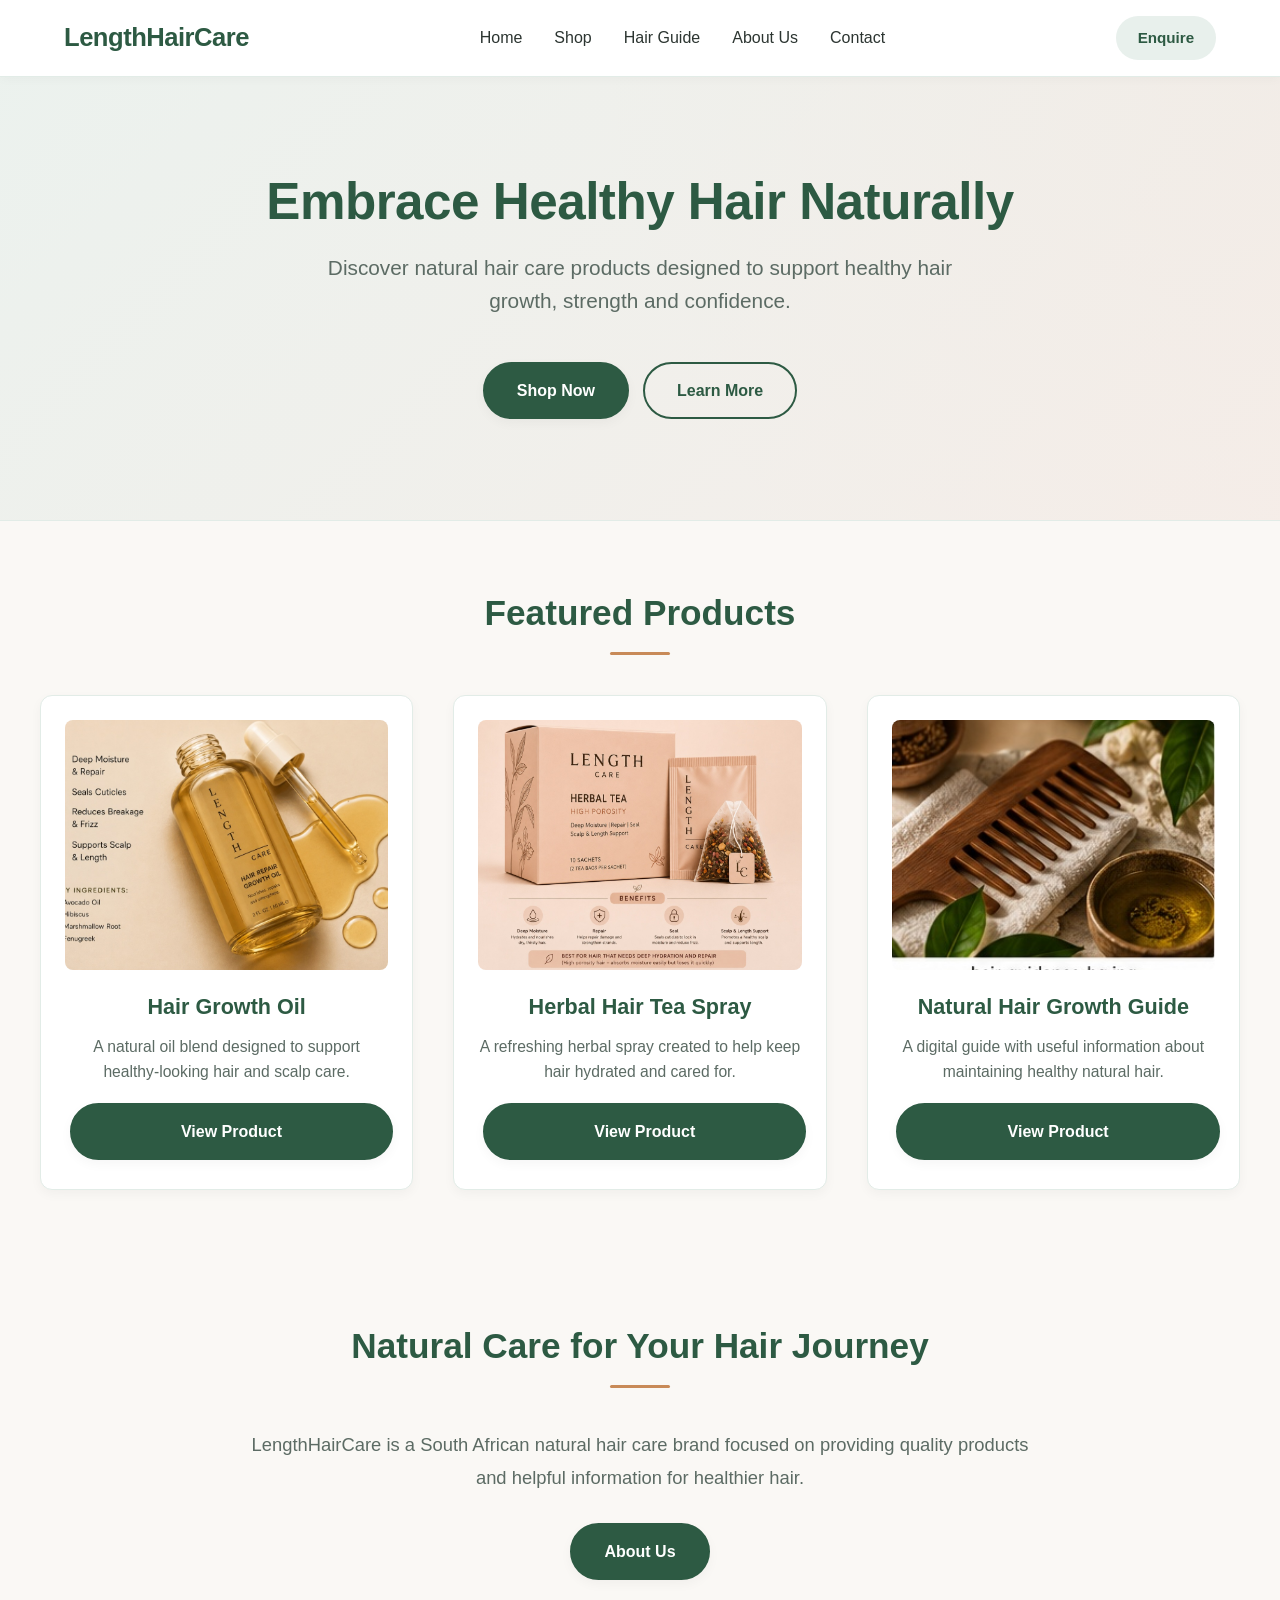
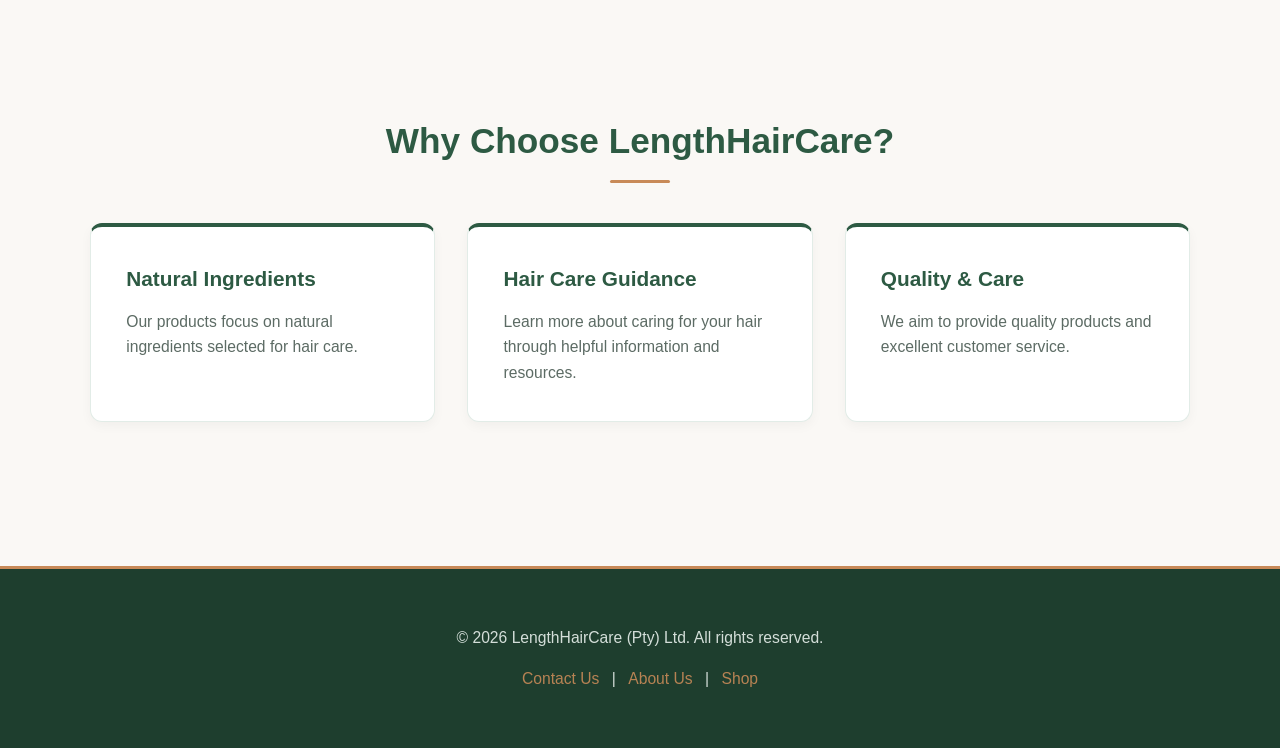
==== index.html @ adf9921d "files created" ====
﻿<!DOCTYPE html>
<html lang="en">

<head>

    <!-- Basic information about the webpage -->
    <meta charset="UTF-8">
    <meta name="viewport" content="width=device-width, initial-scale=1.0">

    <meta name="description" content="Explore natural hair care products, hair porosity guidance and simple routines from LengthHairCare, a South African hair care brand.">
    <meta name="keywords" content="natural hair care South Africa, hair growth oil, hair porosity guide, herbal hair tea">
    <title>Natural Hair Care South Africa | LengthHairCare</title>

    <!-- Link to the website stylesheet -->
    <link rel="stylesheet" href="./css/style.css"> 

</head>


<body>

    <!-- Header containing the website navigation -->
    <header>

        <nav aria-label="Main navigation">

            <a href="index.html" class="logo">LengthHairCare</a>

            <ul>
                <li><a href="index.html">Home</a></li>
                <li><a href="pages/products.html">Shop</a></li>
                <li><a href="pages/enquiry.html">Hair Guide</a></li>
                <li><a href="pages/about.html">About Us</a></li>
                <li><a href="pages/contact.html">Contact</a></li>
            </ul>

            <a href="pages/enquiry.html" class="cart">Enquire</a>

        </nav>

    </header>


    <!-- Main content of the homepage -->
    <main>

        <!-- Hero section -->
        <section class="hero">

            <div class="hero-content">

                <h1>Embrace Healthy Hair Naturally</h1>

                <p>
                    Discover natural hair care products designed to
                    support healthy hair growth, strength and confidence.
                </p>

                <a href="pages/products.html" class="button">
                    Shop Now
                </a>

                <a href="pages/enquiry.html" class="button secondary-button">
                    Learn More
                </a>

            </div>

        </section>


        <!-- Featured products section -->
        <section class="featured-products">

            <h2>Featured Products</h2>

            <div class="product-container">


                <!-- Hair Growth Oil -->
                <article class="product-card">

                    <div class="product-image">
                        <img src="assets/high-porosity-hair-oil.jpg"
                             alt="LengthHairCare hair growth oil">
                    </div>

                    <h3>Hair Growth Oil</h3>

                    <p>
                        A natural oil blend designed to support
                        healthy-looking hair and scalp care.
                    </p>

                    <a href="pages/products.html" class="button">
                        View Product
                    </a>

                </article>


                <!-- Herbal Hair Tea Spray -->
                <article class="product-card">

                    <div class="product-image">

                        <img src="assets/high-porosity-herbal-tea.jpg"
                             alt="LengthHairCare herbal hair tea spray">

                    </div>

                    <h3>Herbal Hair Tea Spray</h3>

                    <p>
                        A refreshing herbal spray created to help
                        keep hair hydrated and cared for.
                    </p>

                    <a href="pages/products.html" class="button">
                        View Product
                    </a>

                </article>


                <!-- Natural Hair Growth Guide -->
                <article class="product-card">

                    <div class="product-image">

                        <img src="assets/hair-care-comb-guide.jpg"
                             alt="Natural hair growth guide">

                    </div>

                    <h3>Natural Hair Growth Guide</h3>

                    <p>
                        A digital guide with useful information
                        about maintaining healthy natural hair.
                    </p>

                    <a href="pages/products.html" class="button">
                        View Product
                    </a>

                </article>


            </div>

        </section>


        <!-- About the brand section -->
        <section class="about-preview">

            <h2>Natural Care for Your Hair Journey</h2>

            <p>
                LengthHairCare is a South African natural hair care
                brand focused on providing quality products and
                helpful information for healthier hair.
            </p>

            <a href="pages/about.html" class="button">
                About Us
            </a>

        </section>


        <!-- Benefits section -->
        <section class="why-choose-us">

            <h2>Why Choose LengthHairCare?</h2>

            <div class="benefits">


                <article>

                    <h3>Natural Ingredients</h3>

                    <p>
                        Our products focus on natural ingredients
                        selected for hair care.
                    </p>

                </article>


                <article>

                    <h3>Hair Care Guidance</h3>

                    <p>
                        Learn more about caring for your hair through
                        helpful information and resources.
                    </p>

                </article>


                <article>

                    <h3>Quality & Care</h3>

                    <p>
                        We aim to provide quality products and
                        excellent customer service.
                    </p>

                </article>


            </div>

        </section>

    </main>


    <!-- Footer containing website information -->
    <footer>

        <p>
            &copy; 2026 LengthHairCare (Pty) Ltd. All rights reserved.
        </p>

        <p>
            <a href="pages/contact.html">Contact Us</a> |
            <a href="pages/about.html">About Us</a> |
            <a href="pages/products.html">Shop</a>
        </p>

    </footer>


    <!-- Link to JavaScript -->
    <script src="javascript/script.js"></script>

</body>

</html>
---- css/style.css ----
/* ==========================================================================
   LengthHairCare Master Stylesheet
   Natural Hair Care Branding & Responsive Design
   ========================================================================== */

/* --- CSS Variables & Design Tokens --- */
:root {
    --primary-color: #2D5A43;
    --primary-dark: #1E3E2E;
    --primary-light: #E8F0EC;
    --accent-gold: #C88A58;
    --accent-light: #F4EBE6;
    --text-dark: #2C3531;
    --text-muted: #5C6B64;
    --bg-main: #FAF8F5;
    --bg-card: #FFFFFF;
    --border-color: #E2ECE7;
    --shadow-sm: 0 4px 12px rgba(0, 0, 0, 0.04);
    --shadow-md: 0 8px 24px rgba(0, 0, 0, 0.08);
    --shadow-lg: 0 12px 32px rgba(45, 90, 67, 0.12);
    --font-family: 'Segoe UI', -apple-system, BlinkMacSystemFont, 'Helvetica Neue', Arial, sans-serif;
    --radius-sm: 8px;
    --radius-md: 12px;
    --radius-lg: 30px;
    --transition-fast: 0.25s ease;
    --transition-smooth: 0.35s cubic-bezier(0.4, 0, 0.2, 1);
}

/* --- Universal Resets & Base Styles --- */
*, *::before, *::after {
    margin: 0;
    padding: 0;
    box-sizing: border-box;
}

html {
    scroll-behavior: smooth;
    font-size: 16px;
}

body {
    font-family: var(--font-family);
    background-color: var(--bg-main);
    color: var(--text-dark);
    line-height: 1.6;
    -webkit-font-smoothing: antialiased;
    display: flex;
    flex-direction: column;
    min-height: 100vh;
}

main {
    flex: 1;
}

/* --- Header & Navigation --- */
header {
    position: sticky;
    top: 0;
    z-index: 1000;
    background-color: rgba(255, 255, 255, 0.96);
    backdrop-filter: blur(10px);
    border-bottom: 1px solid var(--border-color);
    box-shadow: 0 2px 10px rgba(0, 0, 0, 0.03);
    padding: 1rem 5%;
}

nav {
    display: flex;
    justify-content: space-between;
    align-items: center;
    max-width: 1200px;
    margin: 0 auto;
    gap: 1.5rem;
}

.logo {
    font-size: 1.6rem;
    font-weight: 700;
    color: var(--primary-color);
    text-decoration: none;
    letter-spacing: -0.5px;
    transition: color var(--transition-fast);
}

.logo:hover {
    color: var(--primary-dark);
}

nav ul {
    display: flex;
    list-style: none;
    gap: 2rem;
    align-items: center;
}

nav ul li a {
    color: var(--text-dark);
    text-decoration: none;
    font-weight: 500;
    font-size: 1rem;
    padding: 0.4rem 0;
    position: relative;
    transition: color var(--transition-fast);
}

nav ul li a::after {
    content: '';
    position: absolute;
    bottom: 0;
    left: 0;
    width: 0;
    height: 2px;
    background-color: var(--primary-color);
    transition: width var(--transition-fast);
    border-radius: 2px;
}

nav ul li a:hover {
    color: var(--primary-color);
}

nav ul li a:hover::after {
    width: 100%;
}

.cart {
    background-color: var(--primary-light);
    color: var(--primary-color);
    padding: 0.55rem 1.3rem;
    border-radius: var(--radius-lg);
    font-weight: 600;
    text-decoration: none;
    transition: all var(--transition-fast);
    font-size: 0.95rem;
    border: 1px solid transparent;
}

.cart:hover {
    background-color: var(--primary-color);
    color: #ffffff;
    transform: translateY(-1px);
    box-shadow: 0 4px 12px rgba(45, 90, 67, 0.2);
}

/* --- Buttons --- */
.button {
    display: inline-flex;
    align-items: center;
    justify-content: center;
    padding: 0.85rem 2rem;
    background-color: var(--primary-color);
    color: #ffffff;
    text-decoration: none;
    border-radius: var(--radius-lg);
    font-weight: 600;
    font-size: 1rem;
    transition: all var(--transition-smooth);
    border: 2px solid var(--primary-color);
    cursor: pointer;
    box-shadow: var(--shadow-sm);
    margin: 0.3rem;
}

.button:hover {
    background-color: var(--primary-dark);
    border-color: var(--primary-dark);
    transform: translateY(-2px);
    box-shadow: var(--shadow-md);
    color: #ffffff;
}

.secondary-button {
    background-color: transparent;
    color: var(--primary-color);
    border: 2px solid var(--primary-color);
    box-shadow: none;
}

.secondary-button:hover {
    background-color: var(--primary-color);
    color: #ffffff;
}

/* --- Page Introductions --- */
.page-introduction {
    background: linear-gradient(135deg, var(--primary-light) 0%, var(--accent-light) 100%);
    text-align: center;
    padding: 4rem 1.5rem;
    margin-bottom: 3rem;
    border-bottom: 1px solid var(--border-color);
}

.page-introduction h1 {
    font-size: 2.6rem;
    color: var(--primary-color);
    margin-bottom: 0.8rem;
    font-weight: 700;
}

.page-introduction p {
    font-size: 1.2rem;
    color: var(--text-muted);
    max-width: 650px;
    margin: 0 auto;
}

/* --- Section Formatting & Headings --- */
section {
    padding: 4rem 1.5rem;
}

section h2 {
    text-align: center;
    color: var(--primary-color);
    font-size: 2.2rem;
    margin-bottom: 2.5rem;
    font-weight: 700;
    position: relative;
}

section h2::after {
    content: '';
    display: block;
    width: 60px;
    height: 3px;
    background-color: var(--accent-gold);
    margin: 0.7rem auto 0;
    border-radius: 2px;
}

/* --- Hero Section --- */
.hero {
    background: linear-gradient(135deg, rgba(232, 240, 236, 0.8) 0%, rgba(244, 235, 230, 0.8) 100%),
                radial-gradient(circle at top right, rgba(200, 138, 88, 0.1), transparent 50%);
    text-align: center;
    padding: 6rem 1.5rem;
    border-bottom: 1px solid var(--border-color);
}

.hero-content {
    max-width: 800px;
    margin: 0 auto;
}

.hero-content h1 {
    font-size: 3.2rem;
    color: var(--primary-color);
    margin-bottom: 1.2rem;
    line-height: 1.15;
    letter-spacing: -0.5px;
}

.hero-content p {
    font-size: 1.3rem;
    color: var(--text-muted);
    margin-bottom: 2.5rem;
    max-width: 650px;
    margin-left: auto;
    margin-right: auto;
}

/* --- Product Cards & Grid --- */
.product-container {
    display: grid;
    grid-template-columns: repeat(auto-fit, minmax(290px, 1fr));
    gap: 2.5rem;
    max-width: 1200px;
    margin: 0 auto;
}

.product-card {
    background-color: var(--bg-card);
    border-radius: var(--radius-md);
    overflow: hidden;
    box-shadow: var(--shadow-sm);
    border: 1px solid var(--border-color);
    transition: transform var(--transition-smooth), box-shadow var(--transition-smooth);
    display: flex;
    flex-direction: column;
    padding: 1.5rem;
    text-align: center;
}

.product-card:hover {
    transform: translateY(-6px);
    box-shadow: var(--shadow-lg);
}

.product-image {
    width: 100%;
    height: 250px;
    border-radius: var(--radius-sm);
    overflow: hidden;
    background-color: var(--primary-light);
    margin-bottom: 1.2rem;
    display: flex;
    align-items: center;
    justify-content: center;
}

.product-image img {
    width: 100%;
    height: 100%;
    object-fit: cover;
    transition: transform 0.5s ease;
}

.product-card:hover .product-image img {
    transform: scale(1.06);
}

.product-card h3 {
    color: var(--primary-color);
    font-size: 1.35rem;
    margin-bottom: 0.6rem;
}

.product-card p {
    color: var(--text-muted);
    font-size: 0.98rem;
    margin-bottom: 1.2rem;
    flex-grow: 1;
}

.product-card .price {
    font-weight: 700;
    color: var(--accent-gold);
    font-size: 1.15rem;
    margin-bottom: 1.2rem;
}

.product-card .button {
    margin-top: auto;
    width: 100%;
}

/* --- About & Narrative Sections --- */
.about-preview,
.about-section,
.mission-section,
.hair-philosophy,
.contact-information {
    max-width: 850px;
    margin: 0 auto;
    text-align: center;
}

.about-preview p,
.about-section p,
.mission-section p,
.hair-philosophy p,
.contact-information p {
    font-size: 1.15rem;
    color: var(--text-muted);
    margin-bottom: 1.5rem;
    line-height: 1.8;
}

.contact-information p strong {
    color: var(--primary-color);
}

/* --- Values & Benefits Grids --- */
.benefits,
.values-container,
.porosity-container {
    display: grid;
    grid-template-columns: repeat(auto-fit, minmax(280px, 1fr));
    gap: 2rem;
    max-width: 1100px;
    margin: 0 auto;
}

.benefits article,
.value-card,
.porosity-card {
    background-color: var(--bg-card);
    padding: 2.2rem;
    border-radius: var(--radius-md);
    border-top: 4px solid var(--primary-color);
    box-shadow: var(--shadow-sm);
    border-left: 1px solid var(--border-color);
    border-right: 1px solid var(--border-color);
    border-bottom: 1px solid var(--border-color);
    transition: transform var(--transition-smooth), box-shadow var(--transition-smooth);
    text-align: left;
}

.benefits article:hover,
.value-card:hover,
.porosity-card:hover {
    transform: translateY(-4px);
    box-shadow: var(--shadow-md);
}

.benefits h3,
.value-card h3,
.porosity-card h3 {
    color: var(--primary-color);
    font-size: 1.3rem;
    margin-bottom: 0.8rem;
}

.benefits p,
.value-card p,
.porosity-card p {
    color: var(--text-muted);
    font-size: 0.98rem;
    line-height: 1.65;
}

/* --- Forms (Contact & Enquiry) --- */
.contact-form-section,
.hair-enquiry {
    max-width: 700px;
    margin: 0 auto;
}

form {
    background-color: var(--bg-card);
    padding: 3rem;
    border-radius: var(--radius-md);
    box-shadow: var(--shadow-md);
    border: 1px solid var(--border-color);
    text-align: left;
}

form label {
    display: block;
    font-weight: 600;
    color: var(--primary-color);
    margin-bottom: 0.5rem;
    margin-top: 1.4rem;
    font-size: 0.98rem;
}

form label:first-of-type {
    margin-top: 0;
}

form input[type="text"],
form input[type="email"],
form input[type="tel"],
form select,
form textarea {
    width: 100%;
    padding: 0.9rem 1.1rem;
    border: 1.5px solid var(--border-color);
    border-radius: var(--radius-sm);
    font-size: 1rem;
    font-family: inherit;
    color: var(--text-dark);
    background-color: var(--bg-main);
    transition: border-color var(--transition-fast), box-shadow var(--transition-fast);
}

form input[type="text"]:focus,
form input[type="email"]:focus,
form input[type="tel"]:focus,
form select:focus,
form textarea:focus {
    outline: none;
    border-color: var(--primary-color);
    background-color: #ffffff;
    box-shadow: 0 0 0 4px rgba(45, 90, 67, 0.12);
}

/* Validation errors shown by JavaScript */
.field-error {
    display: block;
    color: #a12b2b;
    font-size: 0.88rem;
    margin-top: 0.35rem;
}

.field-error[hidden] {
    display: none;
}

form [aria-invalid="true"] {
    border-color: #a12b2b;
}

form button[type="submit"] {
    width: 100%;
    margin-top: 2rem;
    padding: 1rem;
    background-color: var(--primary-color);
    color: #ffffff;
    border: none;
    border-radius: var(--radius-lg);
    font-size: 1.1rem;
    font-weight: 600;
    cursor: pointer;
    transition: all var(--transition-smooth);
    box-shadow: var(--shadow-sm);
}

form button[type="submit"]:hover {
    background-color: var(--primary-dark);
    transform: translateY(-2px);
    box-shadow: var(--shadow-md);
}

/* --- Footer --- */
footer {
    background-color: var(--primary-dark);
    color: var(--primary-light);
    text-align: center;
    padding: 3.5rem 1.5rem 2.5rem;
    margin-top: 5rem;
    border-top: 3px solid var(--accent-gold);
}

footer p {
    margin-bottom: 1rem;
    font-size: 0.98rem;
    opacity: 0.9;
}

footer a {
    color: var(--accent-gold);
    text-decoration: none;
    font-weight: 500;
    transition: color var(--transition-fast);
    margin: 0 0.5rem;
}

footer a:hover {
    color: #ffffff;
    text-decoration: underline;
}

/* --- Mobile and tablet adjustments --- */
@media (max-width: 768px) {
    header {
        padding: 0.8rem 4%;
    }

    nav {
        flex-direction: column;
        gap: 0.8rem;
    }

    nav ul {
        gap: 1.2rem;
        flex-wrap: wrap;
        justify-content: center;
    }

    .hero {
        padding: 4rem 1.2rem;
    }

    .hero-content h1 {
        font-size: 2.2rem;
    }

    .hero-content p {
        font-size: 1.1rem;
    }

    .page-introduction h1 {
        font-size: 2rem;
    }

    section {
        padding: 3rem 1rem;
    }

    section h2 {
        font-size: 1.8rem;
    }

    form {
        padding: 1.8rem 1.2rem;
    }
}

@media (max-width: 1024px) {
    .product-container {
        gap: 1.5rem;
        padding: 0 1rem;
    }

    .benefits,
    .values-container,
    .porosity-container {
        gap: 1.5rem;
        padding: 0 1rem;
    }

    .hero {
        padding: 5rem 1.5rem;
    }

    .hero-content h1 {
        font-size: 2.8rem;
    }
}

@media (max-width: 480px) {
    .hero-content h1 {
        font-size: 2rem;
    }

    .hero-content p {
        font-size: 1rem;
    }

    .page-introduction h1 {
        font-size: 1.6rem;
    }

    section h2 {
        font-size: 1.5rem;
    }

    .product-card {
        padding: 1rem;
    }

    .product-image {
        height: 200px;
    }
}

/* --- Catalogue, accessible interactions, map and form feedback --- */
.eyebrow { color: var(--accent-gold); text-transform: uppercase; letter-spacing: .12em; font-size: .82rem; font-weight: 700; margin-bottom: .6rem; }
.catalogue-controls { display: grid; grid-template-columns: minmax(0, 2fr) minmax(190px, 1fr); gap: 1rem; max-width: 850px; margin: 1.5rem auto; text-align: left; }
.catalogue-controls label { display: block; font-weight: 600; color: var(--primary-color); margin-bottom: .45rem; }
.catalogue-controls input, .catalogue-controls select { width: 100%; min-height: 48px; padding: .75rem 1rem; border: 1.5px solid var(--border-color); border-radius: var(--radius-sm); background: #fff; color: var(--text-dark); font: inherit; }
.catalogue-controls input:focus, .catalogue-controls select:focus, button:focus-visible, a:focus-visible { outline: 3px solid var(--accent-gold); outline-offset: 3px; }
.result-count, .small-note { text-align: center; color: var(--text-muted); margin: .8rem auto 1.2rem; }
.small-note { max-width: 760px; font-size: .9rem; }
.empty-state, .map-fallback { background: var(--primary-light); border-radius: var(--radius-sm); padding: 1rem; text-align: center; color: var(--primary-dark); }
.gallery-trigger { position: relative; display: block; width: 100%; border: 0; background: transparent; cursor: zoom-in; font: inherit; color: inherit; }
.gallery-trigger .product-image { margin-bottom: 0; }
.gallery-hint { display: block; color: var(--primary-color); font-size: .85rem; margin-top: .5rem; }
.lightbox[hidden] { display: none; }
.lightbox:not([hidden]) { position: fixed; inset: 0; z-index: 2000; display: grid; place-items: center; width: 100%; height: 100%; max-width: none; max-height: none; border: 0; padding: 4rem 1.25rem 1.25rem; background: rgba(22, 35, 29, .92); }
.lightbox-image { max-width: min(92vw, 1000px); max-height: 82vh; object-fit: contain; border-radius: var(--radius-sm); box-shadow: var(--shadow-lg); }
.lightbox-close { position: absolute; top: 1.2rem; right: 1.2rem; background: #fff; border: 0; border-radius: 999px; padding: .7rem 1rem; font: inherit; font-weight: 700; cursor: pointer; }
.lightbox-close span { font-size: 1.3rem; margin-left: .35rem; }
.lightbox-open { overflow: hidden; }
.accordion-button { width: 100%; display: flex; justify-content: space-between; align-items: center; text-align: left; color: inherit; background: transparent; border: 0; font: inherit; font-weight: 700; font-size: 1.15rem; cursor: pointer; }
.accordion-button span { color: var(--accent-gold); font-size: 1.6rem; }
.accordion-button[aria-expanded="true"] span { transform: rotate(45deg); }
.porosity-card [hidden] { display: none; }
.porosity-card a, .contact-information a { color: var(--primary-color); font-weight: 600; }
.form-help { margin-top: 1rem; color: var(--text-muted); font-size: .9rem; }
.form-result { margin-top: 1.25rem; padding: 1rem 1.15rem; border-left: 4px solid var(--accent-gold); border-radius: var(--radius-sm); background: var(--primary-light); color: var(--primary-dark); }
.form-result[hidden] { display: none; }
form button:disabled { opacity: .75; cursor: default; }
#service-map { height: 380px; max-width: 1050px; margin: 1.5rem auto 0; border: 1px solid var(--border-color); border-radius: var(--radius-md); box-shadow: var(--shadow-sm); z-index: 1; }
.maplibregl-map { font-family: var(--font-family); }
.maplibregl-ctrl-group { border-radius: var(--radius-sm); box-shadow: var(--shadow-sm); }
.map-section > p { max-width: 850px; margin: 0 auto; text-align: center; color: var(--text-muted); }
.contact-form-section > p { text-align: center; margin: 0 auto 1.2rem; max-width: 700px; color: var(--text-muted); }
@media (max-width: 600px) { .catalogue-controls { grid-template-columns: 1fr; } #service-map { height: 300px; } .lightbox-close { top: .7rem; right: .7rem; } }
@media (prefers-reduced-motion: reduce) { *, *::before, *::after { scroll-behavior: auto !important; transition-duration: .01ms !important; animation-duration: .01ms !important; animation-iteration-count: 1 !important; } }

/* --- Address in footer and Google Maps link --- */
footer address {
    font-style: normal;
    margin-bottom: 1rem;
    font-size: 0.98rem;
    opacity: 0.9;
}

footer address a {
    margin: 0;
}

.map-link-wrap {
    text-align: center;
    margin-top: 1.2rem;
}
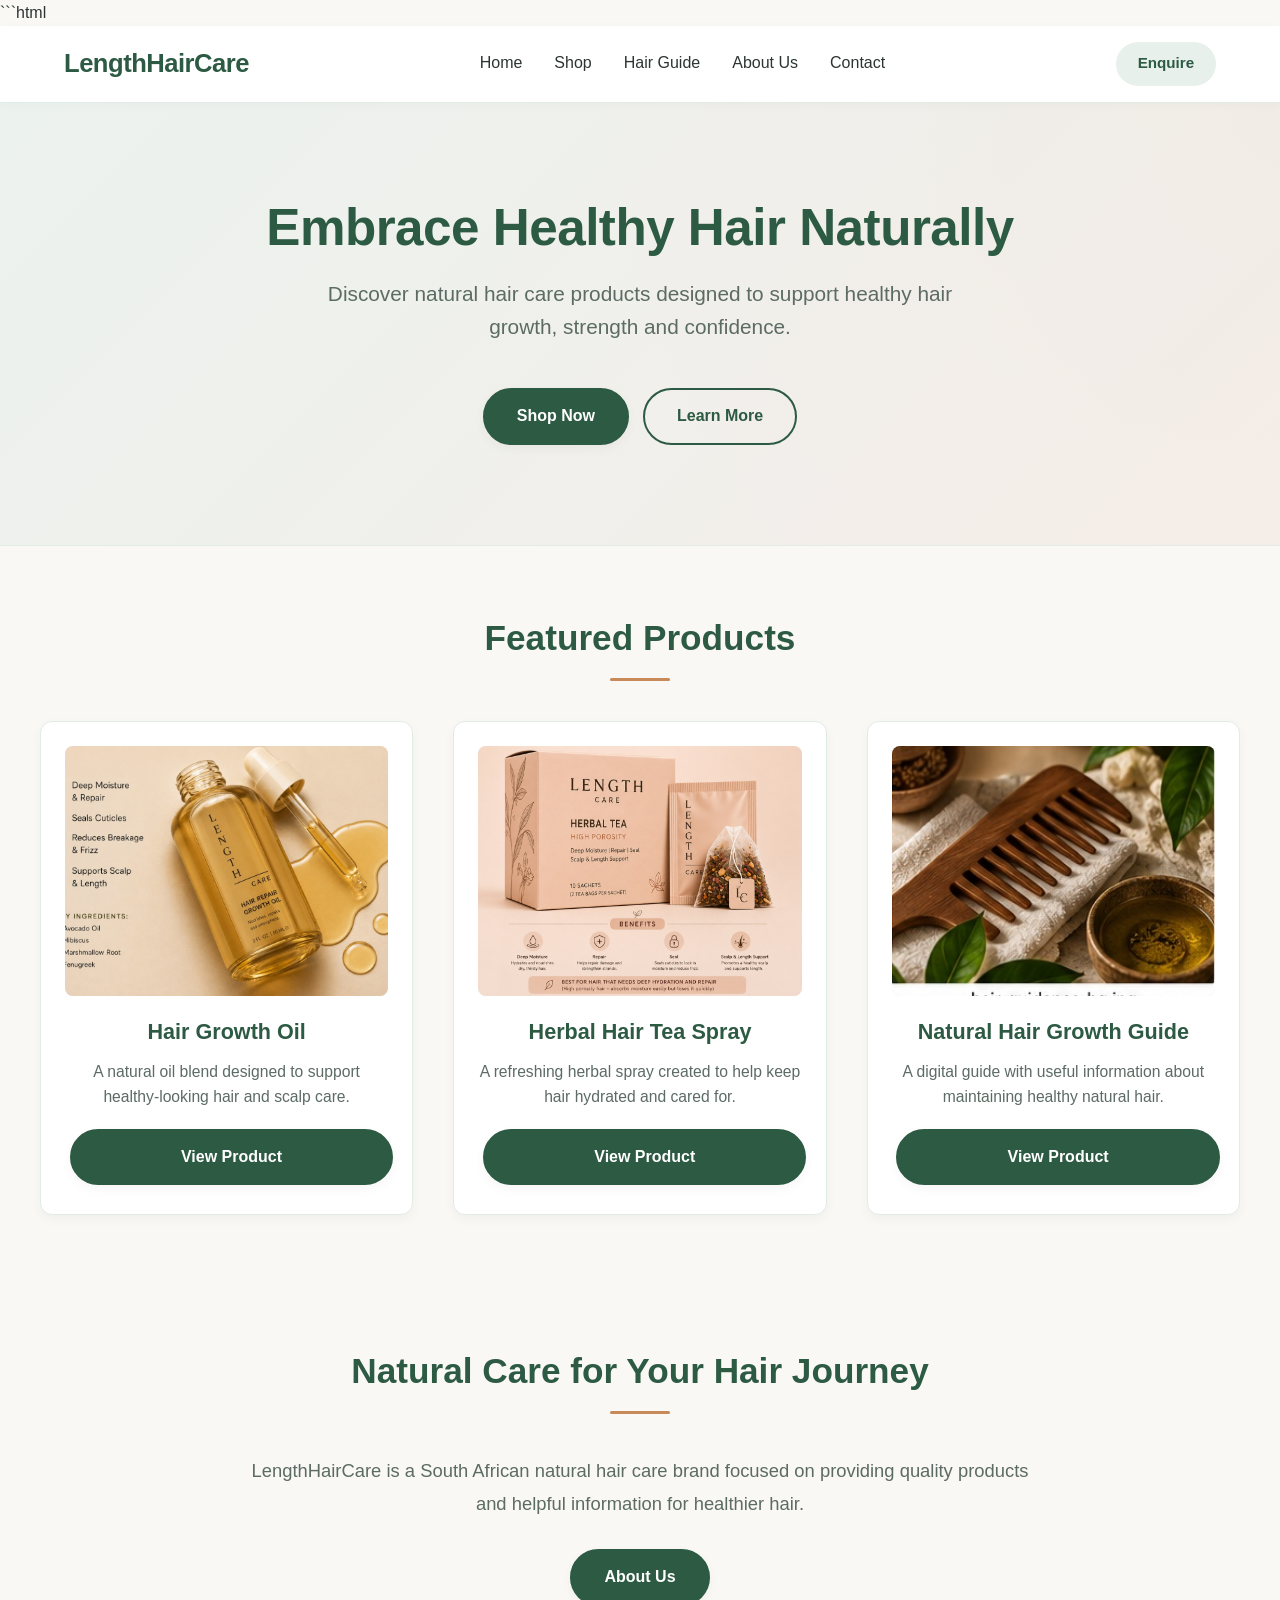
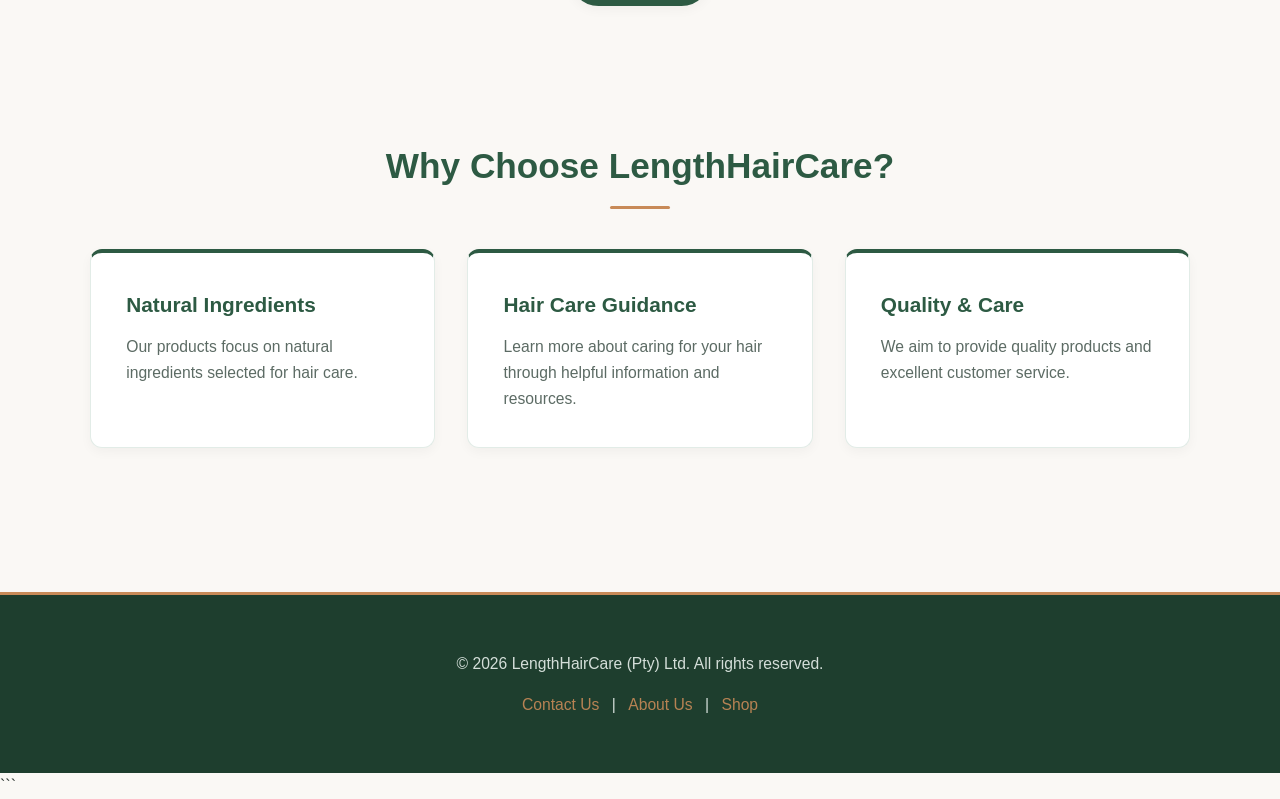
==== commit 4662c27e: "Update index.html" ====
--- a/index.html
+++ b/index.html
@@ -1,4 +1,5 @@
-﻿<!DOCTYPE html>
+﻿```html
+<!DOCTYPE html>
 <html lang="en">
 
 <head>
@@ -7,12 +8,18 @@
     <meta charset="UTF-8">
     <meta name="viewport" content="width=device-width, initial-scale=1.0">
 
-    <meta name="description" content="Explore natural hair care products, hair porosity guidance and simple routines from LengthHairCare, a South African hair care brand.">
-    <meta name="keywords" content="natural hair care South Africa, hair growth oil, hair porosity guide, herbal hair tea">
+    <meta name="description"
+        content="Explore natural hair care products, hair porosity guidance and simple routines from LengthHairCare, a South African hair care brand.">
+
+    <meta name="keywords"
+        content="natural hair care South Africa, hair growth oil, hair porosity guide, herbal hair tea">
+
+    <meta name="author" content="LengthHairCare">
+
     <title>Natural Hair Care South Africa | LengthHairCare</title>
 
     <!-- Link to the website stylesheet -->
-    <link rel="stylesheet" href="./css/style.css"> 
+    <link rel="stylesheet" href="./css/style.css">
 
 </head>
 
@@ -81,8 +88,19 @@
                 <article class="product-card">
 
                     <div class="product-image">
-                        <img src="assets/high-porosity-hair-oil.jpg"
-                             alt="LengthHairCare hair growth oil">
+
+                        <button class="gallery-trigger"
+                            type="button"
+                            data-full-image="assets/high-porosity-hair-oil.jpg"
+                            data-image-alt="LengthHairCare hair growth oil"
+                            aria-label="Enlarge Hair Growth Oil image">
+
+                            <img
+                                src="assets/high-porosity-hair-oil.jpg"
+                                alt="LengthHairCare hair growth oil">
+
+                        </button>
+
                     </div>
 
                     <h3>Hair Growth Oil</h3>
@@ -104,8 +122,17 @@
 
                     <div class="product-image">
 
-                        <img src="assets/high-porosity-herbal-tea.jpg"
-                             alt="LengthHairCare herbal hair tea spray">
+                        <button class="gallery-trigger"
+                            type="button"
+                            data-full-image="assets/high-porosity-herbal-tea.jpg"
+                            data-image-alt="LengthHairCare herbal hair tea spray"
+                            aria-label="Enlarge Herbal Hair Tea Spray image">
+
+                            <img
+                                src="assets/high-porosity-herbal-tea.jpg"
+                                alt="LengthHairCare herbal hair tea spray">
+
+                        </button>
 
                     </div>
 
@@ -128,8 +155,17 @@
 
                     <div class="product-image">
 
-                        <img src="assets/hair-care-comb-guide.jpg"
-                             alt="Natural hair growth guide">
+                        <button class="gallery-trigger"
+                            type="button"
+                            data-full-image="assets/hair-care-comb-guide.jpg"
+                            data-image-alt="Natural hair growth guide"
+                            aria-label="Enlarge Natural Hair Growth Guide image">
+
+                            <img
+                                src="assets/hair-care-comb-guide.jpg"
+                                alt="Natural hair growth guide">
+
+                        </button>
 
                     </div>
 
@@ -204,7 +240,7 @@
 
                 <article>
 
-                    <h3>Quality & Care</h3>
+                    <h3>Quality &amp; Care</h3>
 
                     <p>
                         We aim to provide quality products and
@@ -219,6 +255,32 @@
         </section>
 
     </main>
+
+
+    <!-- Image Lightbox -->
+    <div id="image-lightbox"
+        class="lightbox"
+        role="dialog"
+        aria-modal="true"
+        aria-label="Enlarged product image"
+        hidden>
+
+        <button
+            class="lightbox-close"
+            type="button"
+            data-lightbox-close
+            aria-label="Close enlarged image">
+
+            &times;
+
+        </button>
+
+        <img
+            class="lightbox-image"
+            src=""
+            alt="">
+
+    </div>
 
 
     <!-- Footer containing website information -->
@@ -243,4 +305,4 @@
 </body>
 
 </html>
-
+```
